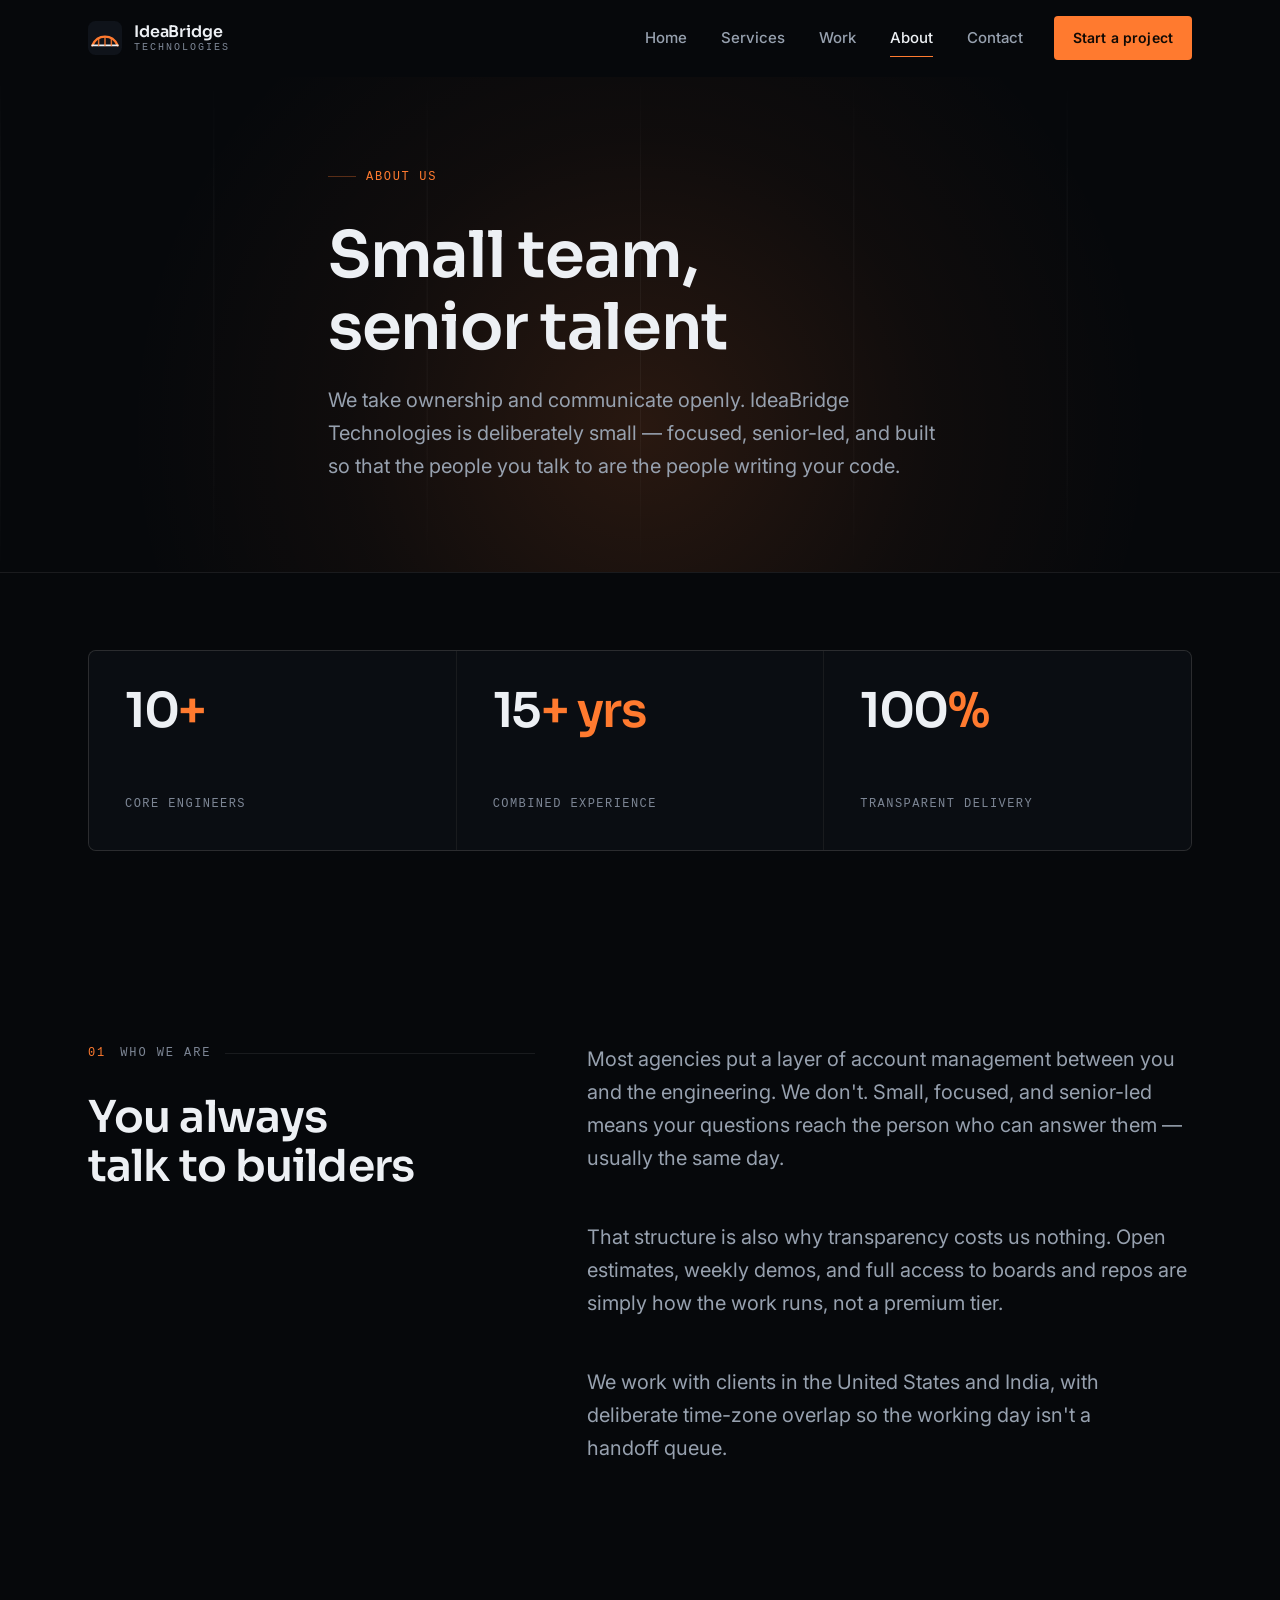
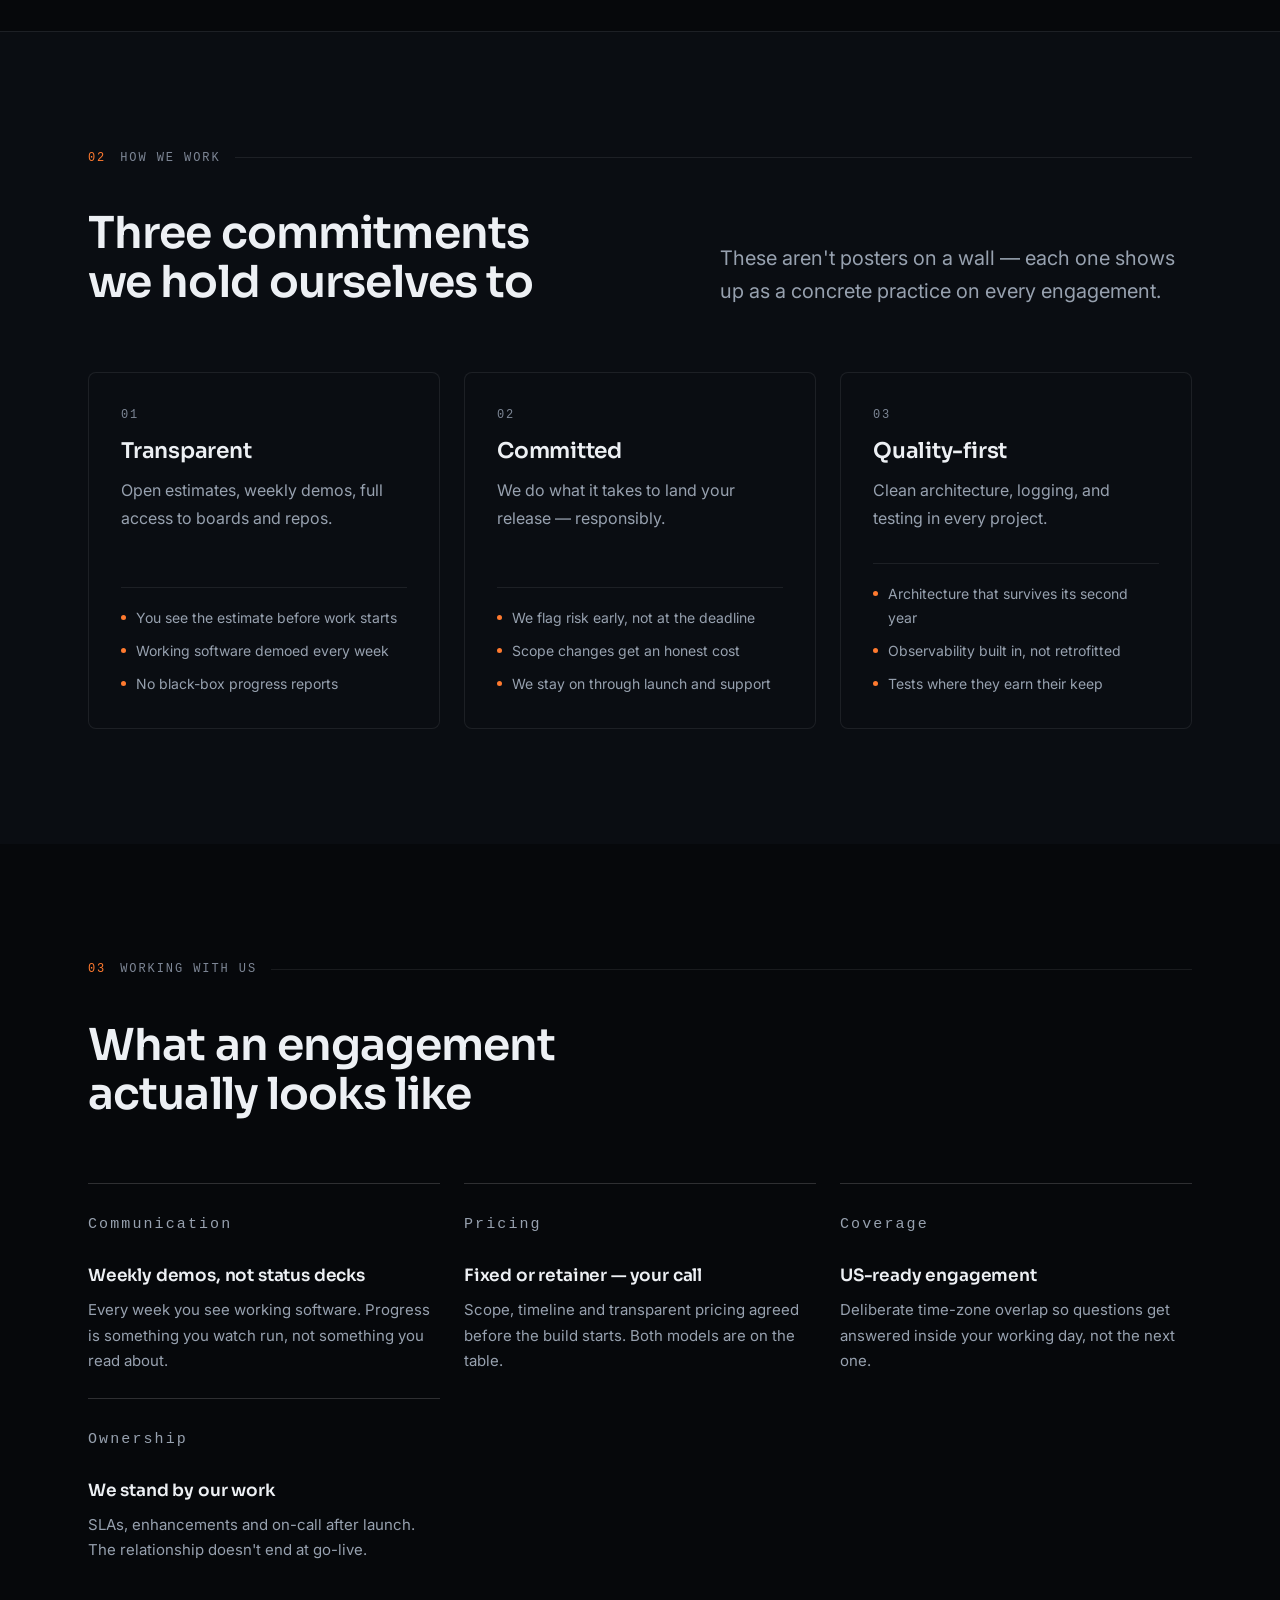
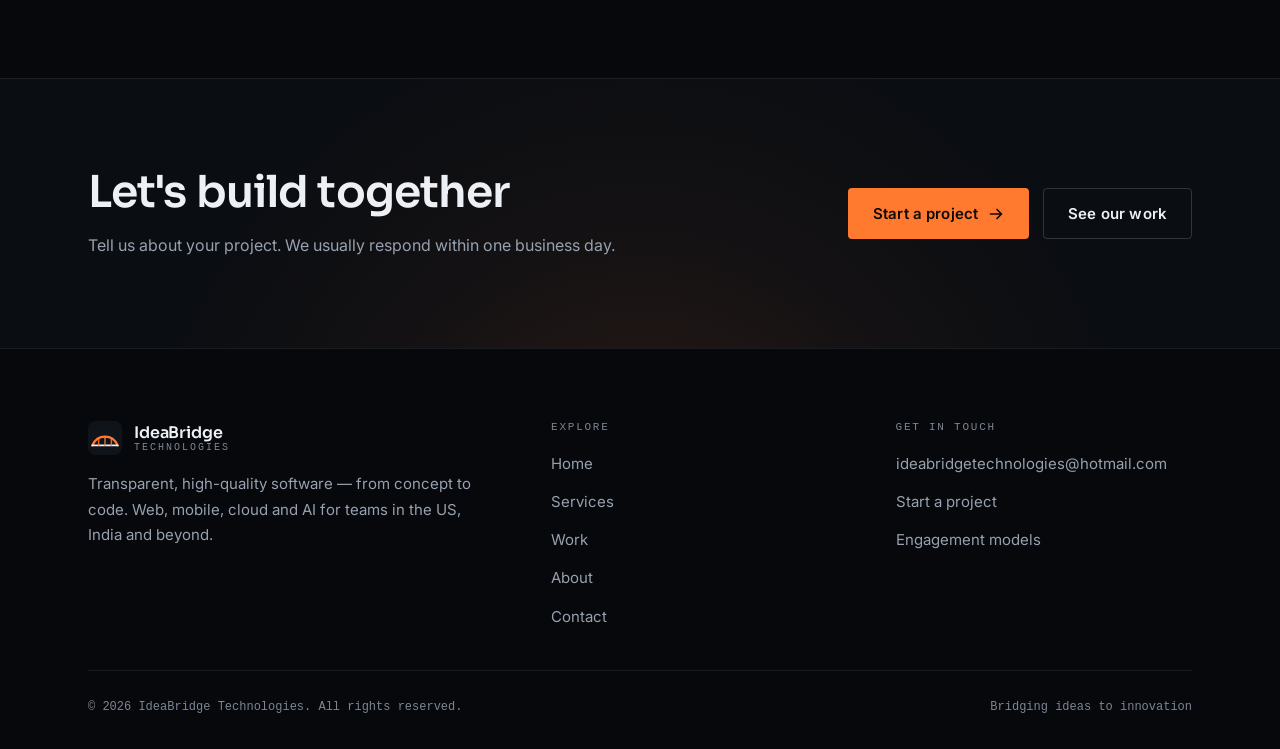
==== about.html @ ced59b0e "Add IdeaBridge Technologies website Five-page static site: home, services, work, about and contact. " ====
<!DOCTYPE html>
<html lang="en">
<head>
<meta charset="utf-8">
<meta name="viewport" content="width=device-width, initial-scale=1">
<title>About — A small, senior-led engineering team | IdeaBridge Technologies</title>
<meta name="description" content="IdeaBridge Technologies is a small, senior-led software team: 10+ core engineers, 15+ years of combined experience, and transparent delivery on every project.">
<meta name="robots" content="index, follow">
<link rel="canonical" href="https://www.ideabridgetechnologies.com/about.html">

<meta property="og:type" content="website">
<meta property="og:site_name" content="IdeaBridge Technologies">
<meta property="og:title" content="About — A small, senior-led engineering team | IdeaBridge Technologies">
<meta property="og:description" content="Small team, senior talent. We take ownership and communicate openly.">
<meta property="og:url" content="https://www.ideabridgetechnologies.com/about.html">
<meta name="theme-color" content="#06080B">

<script>document.documentElement.classList.add("js");</script>

<link rel="icon" href="assets/favicon.svg" type="image/svg+xml">
<link rel="preconnect" href="https://fonts.googleapis.com">
<link rel="preconnect" href="https://fonts.gstatic.com" crossorigin>
<link rel="stylesheet" href="https://fonts.googleapis.com/css2?family=Inter:wght@400;500;600&family=Sora:wght@500;600&display=swap">
<link rel="stylesheet" href="css/styles.css">
</head>
<body>

<a class="skip-link" href="#main">Skip to content</a>

<header class="site-header" data-header>
  <div class="shell header-inner">
    <a class="logo" href="index.html" aria-label="IdeaBridge Technologies — home">
      <svg class="logo-mark" viewBox="0 0 32 32" aria-hidden="true" focusable="false">
        <rect width="32" height="32" rx="7" fill="#0F131A"></rect>
        <g fill="none" stroke="#FF7A2F" stroke-width="2" stroke-linecap="round">
          <path d="M4 23C9 12 23 12 28 23"></path>
          <path d="M4 23h24" stroke="#EDF0F4" stroke-width="1.6"></path>
          <path d="M10 23v-6M16 23v-8M22 23v-6" stroke-width="1.4" opacity=".85"></path>
        </g>
      </svg>
      <span class="logo-text">IdeaBridge <small>Technologies</small></span>
    </a>

    <nav class="primary-nav" id="primary-nav" data-nav aria-label="Primary">
      <ul class="nav-list">
        <li><a href="index.html">Home</a></li>
        <li><a href="services.html">Services</a></li>
        <li><a href="work.html">Work</a></li>
        <li><a href="about.html" aria-current="page">About</a></li>
        <li><a href="contact.html">Contact</a></li>
      </ul>
      <div class="nav-actions">
        <a class="btn btn-primary btn-sm" href="contact.html">Start a project</a>
      </div>
    </nav>

    <button class="nav-toggle" type="button" data-nav-toggle aria-expanded="false" aria-controls="primary-nav" aria-label="Open menu">
      <span class="nav-toggle-box" aria-hidden="true"><span></span><span></span><span></span></span>
    </button>
  </div>
</header>
<button class="nav-scrim" type="button" data-nav-scrim tabindex="-1" aria-hidden="true"></button>

<main id="main">

  <!-- ===== Page hero =================================================== -->
  <section class="page-hero">
    <div class="glow" aria-hidden="true"></div>
    <div class="grid-lines" aria-hidden="true"></div>
    <div class="shell page-hero-inner">
      <p class="eyebrow">About us</p>
      <h1>Small team, senior talent</h1>
      <p class="lead">We take ownership and communicate openly. IdeaBridge Technologies is deliberately small — focused, senior-led, and built so that the people you talk to are the people writing your code.</p>
    </div>
  </section>

  <!-- ===== Stats ======================================================= -->
  <section class="section section--tight" aria-labelledby="stats-heading">
    <div class="shell">
      <h2 class="visually-hidden" id="stats-heading">IdeaBridge at a glance</h2>

      <div class="stat-strip" data-reveal>
        <div class="stat">
          <p class="stat-value"><span data-count-to="10">10</span><span class="unit">+</span></p>
          <p class="stat-label">Core engineers</p>
        </div>
        <div class="stat">
          <p class="stat-value"><span data-count-to="15">15</span><span class="unit">+ yrs</span></p>
          <p class="stat-label">Combined experience</p>
        </div>
        <div class="stat">
          <p class="stat-value"><span data-count-to="100">100</span><span class="unit">%</span></p>
          <p class="stat-label">Transparent delivery</p>
        </div>
      </div>
    </div>
  </section>

  <!-- ===== Story ======================================================= -->
  <section class="section" aria-labelledby="story-heading">
    <div class="shell">
      <div class="split split--lead">
        <div class="split-aside">
          <p class="section-index"><span>01</span> Who we are</p>
          <h2 id="story-heading">You always talk to builders</h2>
        </div>

        <div class="split-body">
          <p class="lead">Most agencies put a layer of account management between you and the engineering. We don't. Small, focused, and senior-led means your questions reach the person who can answer them — usually the same day.</p>
          <p class="lead">That structure is also why transparency costs us nothing. Open estimates, weekly demos, and full access to boards and repos are simply how the work runs, not a premium tier.</p>
          <p class="lead">We work with clients in the United States and India, with deliberate time-zone overlap so the working day isn't a handoff queue.</p>
        </div>
      </div>
    </div>
  </section>

  <!-- ===== Values ====================================================== -->
  <section class="section section--raised section--ruled" aria-labelledby="values-heading">
    <div class="shell">
      <header class="section-head section-head--split">
        <p class="section-index"><span>02</span> How we work</p>
        <h2 id="values-heading">Three commitments we hold ourselves to</h2>
        <p class="lead">These aren't posters on a wall — each one shows up as a concrete practice on every engagement.</p>
      </header>

      <div class="grid grid--3">
        <article class="card" data-reveal>
          <span class="card-index">01</span>
          <h3>Transparent</h3>
          <p>Open estimates, weekly demos, full access to boards and repos.</p>
          <ul class="card-list">
            <li>You see the estimate before work starts</li>
            <li>Working software demoed every week</li>
            <li>No black-box progress reports</li>
          </ul>
        </article>

        <article class="card" data-reveal>
          <span class="card-index">02</span>
          <h3>Committed</h3>
          <p>We do what it takes to land your release — responsibly.</p>
          <ul class="card-list">
            <li>We flag risk early, not at the deadline</li>
            <li>Scope changes get an honest cost</li>
            <li>We stay on through launch and support</li>
          </ul>
        </article>

        <article class="card" data-reveal>
          <span class="card-index">03</span>
          <h3>Quality-first</h3>
          <p>Clean architecture, logging, and testing in every project.</p>
          <ul class="card-list">
            <li>Architecture that survives its second year</li>
            <li>Observability built in, not retrofitted</li>
            <li>Tests where they earn their keep</li>
          </ul>
        </article>
      </div>
    </div>
  </section>

  <!-- ===== Working with us ============================================= -->
  <section class="section" aria-labelledby="working-heading">
    <div class="shell">
      <header class="section-head section-head--split">
        <p class="section-index"><span>03</span> Working with us</p>
        <h2 id="working-heading">What an engagement actually looks like</h2>
      </header>

      <div class="grid grid--2">
        <article class="value" data-reveal>
          <p class="value-num">Communication</p>
          <h3>Weekly demos, not status decks</h3>
          <p>Every week you see working software. Progress is something you watch run, not something you read about.</p>
        </article>
        <article class="value" data-reveal>
          <p class="value-num">Pricing</p>
          <h3>Fixed or retainer — your call</h3>
          <p>Scope, timeline and transparent pricing agreed before the build starts. Both models are on the table.</p>
        </article>
        <article class="value" data-reveal>
          <p class="value-num">Coverage</p>
          <h3>US-ready engagement</h3>
          <p>Deliberate time-zone overlap so questions get answered inside your working day, not the next one.</p>
        </article>
        <article class="value" data-reveal>
          <p class="value-num">Ownership</p>
          <h3>We stand by our work</h3>
          <p>SLAs, enhancements and on-call after launch. The relationship doesn't end at go-live.</p>
        </article>
      </div>
    </div>
  </section>

  <!-- ===== CTA ========================================================= -->
  <section class="cta-band" aria-labelledby="cta-heading">
    <div class="glow" aria-hidden="true"></div>
    <div class="shell cta-inner">
      <div>
        <h2 id="cta-heading">Let's build together</h2>
        <p>Tell us about your project. We usually respond within one business day.</p>
      </div>
      <div class="btn-row">
        <a class="btn btn-primary" href="contact.html">
          Start a project
          <svg viewBox="0 0 16 16" fill="none" stroke="currentColor" stroke-width="1.7" stroke-linecap="round" stroke-linejoin="round" aria-hidden="true"><path d="M2.5 8h11M9 3.5 13.5 8 9 12.5"></path></svg>
        </a>
        <a class="btn btn-ghost" href="work.html">See our work</a>
      </div>
    </div>
  </section>

</main>

<footer class="site-footer">
  <div class="shell">
    <div class="footer-grid">
      <div class="footer-brand">
        <a class="logo" href="index.html" aria-label="IdeaBridge Technologies — home">
          <svg class="logo-mark" viewBox="0 0 32 32" aria-hidden="true" focusable="false">
            <rect width="32" height="32" rx="7" fill="#0F131A"></rect>
            <g fill="none" stroke="#FF7A2F" stroke-width="2" stroke-linecap="round">
              <path d="M4 23C9 12 23 12 28 23"></path>
              <path d="M4 23h24" stroke="#EDF0F4" stroke-width="1.6"></path>
              <path d="M10 23v-6M16 23v-8M22 23v-6" stroke-width="1.4" opacity=".85"></path>
            </g>
          </svg>
          <span class="logo-text">IdeaBridge <small>Technologies</small></span>
        </a>
        <p>Transparent, high-quality software — from concept to code. Web, mobile, cloud and AI for teams in the US, India and beyond.</p>
      </div>

      <nav class="footer-col" aria-labelledby="footer-explore">
        <h2 id="footer-explore">Explore</h2>
        <ul>
          <li><a href="index.html">Home</a></li>
          <li><a href="services.html">Services</a></li>
          <li><a href="work.html">Work</a></li>
          <li><a href="about.html">About</a></li>
          <li><a href="contact.html">Contact</a></li>
        </ul>
      </nav>

      <div class="footer-col">
        <h2 id="footer-contact">Get in touch</h2>
        <ul>
          <li><a href="mailto:ideabridgetechnologies@hotmail.com">ideabridgetechnologies@hotmail.com</a></li>
          <li><a href="contact.html">Start a project</a></li>
          <li><a href="services.html#engagement">Engagement models</a></li>
        </ul>
      </div>
    </div>

    <div class="footer-base">
      <p>&copy; <span data-year>2026</span> IdeaBridge Technologies. All rights reserved.</p>
      <p>Bridging ideas to innovation</p>
    </div>
  </div>
</footer>

<script src="js/main.js" defer></script>
</body>
</html>
---- css/styles.css ----
/* ==========================================================================
   IdeaBridge Technologies — Design System
   --------------------------------------------------------------------------
   00  Tokens
   01  Reset & base
   02  Typography
   03  Layout primitives (shell, section, grids)
   04  Buttons & links
   05  Header / navigation
   06  Hero
   07  Cards & panels
   08  Stats
   09  Process rail
   10  Marquee & chips
   11  Case studies
   12  Testimonials
   13  Forms
   14  CTA band
   15  Footer
   16  Motion & reveal
   17  Responsive refinements
   ========================================================================== */


/* 00 — Tokens ============================================================= */

:root {
  /* Surface ramp — deep ink canvas */
  --ink-900: #06080B;
  --ink-800: #0A0D12;
  --ink-700: #0F131A;
  --ink-600: #141922;

  /* Hairlines */
  --line:        rgba(255, 255, 255, 0.08);
  --line-strong: rgba(255, 255, 255, 0.16);

  /* Foreground ramp */
  /* Contrast on --ink-800: fg 15.5:1, fg-muted 7.4:1, fg-dim 5.3:1.
     fg-dim carries 12px mono labels, so it must clear 4.5:1 — don't darken it. */
  --fg:       #EDF0F4;
  --fg-muted: #97A1AF;
  --fg-dim:   #7D8695;

  /* Accent — ember (carried forward from the brand, used sparingly) */
  --ember:      #FF7A2F;
  --ember-lift: #FF9A5E;
  --ember-deep: #E2551A;
  --ember-wash: rgba(255, 122, 47, 0.12);
  --ember-edge: rgba(255, 122, 47, 0.32);

  /* Support accent — reserved for confirmations and status marks only */
  --mint: #6FE3C4;

  /* Typography */
  --font-display: "Sora", "Segoe UI", system-ui, -apple-system, sans-serif;
  --font-body: "Inter", system-ui, -apple-system, "Segoe UI", Roboto, sans-serif;
  --font-mono: ui-monospace, SFMono-Regular, "SF Mono", Menlo, Consolas, monospace;

  /* Rhythm */
  --shell: 1200px;
  --gutter: clamp(20px, 5vw, 48px);
  --section-y: clamp(72px, 9vw, 136px);
  --radius: 4px;
  --radius-lg: 8px;

  /* Motion */
  --ease: cubic-bezier(0.22, 1, 0.36, 1);
  --fast: 180ms var(--ease);
  --slow: 520ms var(--ease);
}


/* 01 — Reset & base ======================================================= */

*,
*::before,
*::after { box-sizing: border-box; }

html {
  -webkit-text-size-adjust: 100%;
  scroll-behavior: smooth;
  scroll-padding-top: 96px;
}

body {
  margin: 0;
  background: var(--ink-900);
  color: var(--fg);
  font-family: var(--font-body);
  font-size: 1rem;
  line-height: 1.7;
  -webkit-font-smoothing: antialiased;
  -moz-osx-font-smoothing: grayscale;
  overflow-x: hidden;
}

body.nav-open { overflow: hidden; }

img,
svg { display: block; max-width: 100%; }

/* Author `display` rules outrank the UA [hidden] rule, so enforce it here —
   .form / .form-success both set display and are toggled via the attribute. */
[hidden] { display: none !important; }

img { height: auto; }

a { color: inherit; text-decoration: none; }

ul, ol { margin: 0; padding: 0; list-style: none; }

button,
input,
select,
textarea { font: inherit; color: inherit; }

:focus-visible {
  outline: 2px solid var(--ember);
  outline-offset: 3px;
  border-radius: 2px;
}

::selection {
  background: var(--ember);
  color: #0B0B0B;
}

.skip-link {
  position: absolute;
  left: 16px;
  top: -80px;
  z-index: 200;
  padding: 12px 20px;
  background: var(--ember);
  color: #100A05;
  font-weight: 600;
  border-radius: var(--radius);
  transition: top var(--fast);
}

.skip-link:focus { top: 16px; }

.visually-hidden {
  position: absolute;
  width: 1px;
  height: 1px;
  margin: -1px;
  padding: 0;
  overflow: hidden;
  clip: rect(0 0 0 0);
  white-space: nowrap;
  border: 0;
}


/* 02 — Typography ========================================================= */

h1, h2, h3, h4 {
  font-family: var(--font-display);
  font-weight: 600;
  line-height: 1.12;
  letter-spacing: -0.02em;
  margin: 0;
  text-wrap: balance;
}

h1 { font-size: clamp(2.25rem, 1.45rem + 3.4vw, 4rem); }
h2 { font-size: clamp(1.75rem, 1.25rem + 2.1vw, 2.75rem); }
h3 { font-size: clamp(1.125rem, 1.02rem + 0.42vw, 1.375rem); letter-spacing: -0.01em; }
h4 { font-size: 1rem; letter-spacing: 0; }

p { margin: 0 0 1.1em; }
p:last-child { margin-bottom: 0; }

.lead {
  font-size: clamp(1.0625rem, 1rem + 0.42vw, 1.25rem);
  line-height: 1.65;
  color: var(--fg-muted);
  max-width: 62ch;
  text-wrap: pretty;
}

.eyebrow {
  display: inline-flex;
  align-items: center;
  gap: 10px;
  font-family: var(--font-mono);
  font-size: 0.75rem;
  letter-spacing: 0.14em;
  text-transform: uppercase;
  color: var(--ember);
}

.eyebrow::before {
  content: "";
  width: 28px;
  height: 1px;
  background: var(--ember-edge);
}

.text-accent { color: var(--ember); }

.text-strong { color: var(--fg); font-weight: 600; }

.inline-link {
  color: var(--fg);
  border-bottom: 1px solid var(--ember-edge);
}

.inline-link:hover { color: var(--ember); }

/* Spacing utilities — the only ones; anything more belongs in a component */
.u-mt-1 { margin-top: 8px; }
.u-mt-2 { margin-top: 28px; }
.u-mt-3 { margin-top: 32px; }


/* 03 — Layout primitives ================================================== */

.shell {
  width: 100%;
  max-width: var(--shell);
  margin-inline: auto;
  padding-inline: var(--gutter);
}

.section {
  position: relative;
  padding-block: var(--section-y);
}

.section--tight { padding-block: clamp(56px, 6vw, 88px); }
.section--raised { background: var(--ink-800); }
.section--ruled { border-top: 1px solid var(--line); }

/* Section header: mono index + rule + title */
.section-head {
  display: grid;
  gap: 18px;
  margin-bottom: clamp(36px, 5vw, 64px);
  max-width: 68ch;
}

.section-index {
  display: flex;
  align-items: center;
  gap: 14px;
  font-family: var(--font-mono);
  font-size: 0.75rem;
  letter-spacing: 0.16em;
  text-transform: uppercase;
  color: var(--fg-dim);
}

.section-index span { color: var(--ember); }

.section-index::after {
  content: "";
  flex: 1;
  height: 1px;
  background: var(--line);
}

.section-head--split { max-width: none; }

@media (min-width: 900px) {
  .section-head--split {
    grid-template-columns: minmax(0, 1.1fr) minmax(0, 0.9fr);
    align-items: end;
    gap: 28px 56px;
  }
  .section-head--split .section-index { grid-column: 1 / -1; }
}

/* Auto-fitting grids */
.grid { display: grid; gap: clamp(16px, 2vw, 24px); }

.grid--2 { grid-template-columns: repeat(auto-fit, minmax(min(100%, 320px), 1fr)); }
.grid--3 { grid-template-columns: repeat(auto-fit, minmax(min(100%, 280px), 1fr)); }
.grid--4 { grid-template-columns: repeat(auto-fit, minmax(min(100%, 210px), 1fr)); }

/* Ambient ornament used behind hero + CTA band */
.glow {
  position: absolute;
  inset: 0;
  overflow: hidden;
  pointer-events: none;
  z-index: 0;
}

.glow::before {
  content: "";
  position: absolute;
  top: -40%;
  left: 50%;
  width: min(1100px, 130vw);
  aspect-ratio: 1;
  transform: translateX(-50%);
  background: radial-gradient(circle, rgba(255, 122, 47, 0.14) 0%, rgba(255, 122, 47, 0.04) 38%, transparent 66%);
}

/* Hairline grid texture */
.grid-lines {
  position: absolute;
  inset: 0;
  pointer-events: none;
  z-index: 0;
  background-image: linear-gradient(to right, var(--line) 1px, transparent 1px);
  background-size: calc(100% / 6) 100%;
  opacity: 0.55;
  -webkit-mask-image: linear-gradient(to bottom, transparent, #000 25%, #000 70%, transparent);
  mask-image: linear-gradient(to bottom, transparent, #000 25%, #000 70%, transparent);
}


/* 04 — Buttons & links ==================================================== */

.btn {
  display: inline-flex;
  align-items: center;
  justify-content: center;
  gap: 10px;
  min-height: 48px;
  padding: 12px 24px;
  border: 1px solid transparent;
  border-radius: var(--radius);
  font-family: var(--font-body);
  font-size: 0.9375rem;
  font-weight: 600;
  letter-spacing: 0.01em;
  text-align: center;
  cursor: pointer;
  transition: background var(--fast), border-color var(--fast), color var(--fast), transform var(--fast);
}

.btn svg { width: 16px; height: 16px; flex: none; }

.btn-primary {
  background: var(--ember);
  color: #100A05;
}

.btn-primary:hover {
  background: var(--ember-lift);
  transform: translateY(-1px);
}

.btn-ghost {
  background: transparent;
  border-color: var(--line-strong);
  color: var(--fg);
}

.btn-ghost:hover {
  border-color: var(--ember-edge);
  background: var(--ember-wash);
}

.btn-sm { min-height: 42px; padding: 9px 18px; font-size: 0.875rem; }

.btn-row {
  display: flex;
  flex-wrap: wrap;
  gap: 14px;
}

/* Arrow link */
.arrow-link {
  display: inline-flex;
  align-items: center;
  gap: 10px;
  font-size: 0.9375rem;
  font-weight: 600;
  color: var(--ember);
  transition: gap var(--fast);
}

.arrow-link svg { width: 15px; height: 15px; }
.arrow-link:hover { gap: 16px; }


/* 05 — Header / navigation ================================================ */

.site-header {
  position: sticky;
  top: 0;
  z-index: 100;
  border-bottom: 1px solid transparent;
  background: transparent;
  transition: background var(--fast), border-color var(--fast);
}

.site-header.is-stuck {
  background: rgba(6, 8, 11, 0.82);
  -webkit-backdrop-filter: blur(14px) saturate(150%);
  backdrop-filter: blur(14px) saturate(150%);
  border-bottom-color: var(--line);
}

.header-inner {
  display: flex;
  align-items: center;
  justify-content: space-between;
  gap: 24px;
  min-height: 76px;
}

.logo {
  display: inline-flex;
  align-items: center;
  gap: 12px;
  flex: none;
}

.logo-mark { width: 34px; height: 34px; flex: none; }

.logo-text {
  display: flex;
  flex-direction: column;
  font-family: var(--font-display);
  font-weight: 600;
  font-size: 1rem;
  line-height: 1.2;
  letter-spacing: -0.01em;
}

.logo-text small {
  font-family: var(--font-mono);
  font-size: 0.625rem;
  font-weight: 400;
  letter-spacing: 0.2em;
  text-transform: uppercase;
  color: var(--fg-dim);
}

.nav-toggle {
  display: none;
  place-items: center;
  width: 46px;
  height: 46px;
  padding: 0;
  background: transparent;
  border: 1px solid var(--line-strong);
  border-radius: var(--radius);
  cursor: pointer;
}

.nav-toggle-box {
  display: grid;
  gap: 5px;
  width: 18px;
}

.nav-toggle-box span {
  display: block;
  height: 1.5px;
  background: var(--fg);
  border-radius: 2px;
  transition: transform var(--fast), opacity var(--fast);
}

.nav-toggle[aria-expanded="true"] .nav-toggle-box span:nth-child(1) { transform: translateY(6.5px) rotate(45deg); }
.nav-toggle[aria-expanded="true"] .nav-toggle-box span:nth-child(2) { opacity: 0; }
.nav-toggle[aria-expanded="true"] .nav-toggle-box span:nth-child(3) { transform: translateY(-6.5px) rotate(-45deg); }

.primary-nav {
  display: flex;
  align-items: center;
  gap: clamp(8px, 1.5vw, 20px);
}

.nav-list {
  display: flex;
  align-items: center;
  gap: clamp(2px, 1vw, 10px);
}

.nav-list a {
  position: relative;
  display: block;
  padding: 10px 12px;
  font-size: 0.9375rem;
  font-weight: 500;
  color: var(--fg-muted);
  transition: color var(--fast);
}

.nav-list a::after {
  content: "";
  position: absolute;
  left: 12px;
  right: 12px;
  bottom: 4px;
  height: 1px;
  background: var(--ember);
  transform: scaleX(0);
  transform-origin: left;
  transition: transform var(--fast);
}

.nav-list a:hover { color: var(--fg); }
.nav-list a:hover::after { transform: scaleX(1); }
.nav-list a[aria-current="page"] { color: var(--fg); }
.nav-list a[aria-current="page"]::after { transform: scaleX(1); }


/* 06 — Hero =============================================================== */

.hero {
  position: relative;
  overflow: hidden;
  padding-block: clamp(48px, 7vw, 96px) clamp(64px, 8vw, 116px);
  border-bottom: 1px solid var(--line);
}

.hero-inner {
  position: relative;
  z-index: 1;
  display: grid;
  gap: clamp(40px, 5vw, 64px);
  align-items: center;
}

@media (min-width: 1000px) {
  .hero-inner { grid-template-columns: minmax(0, 1.05fr) minmax(0, 0.95fr); }
}

.hero-copy > * + * { margin-top: 22px; }
.hero h1 { max-width: 15ch; }
.hero .lead { max-width: 52ch; }

/* Page hero (interior pages) */
.page-hero {
  position: relative;
  overflow: hidden;
  padding-block: clamp(56px, 7vw, 104px);
  border-bottom: 1px solid var(--line);
}

.page-hero-inner {
  position: relative;
  z-index: 1;
  display: grid;
  gap: 20px;
  max-width: 72ch;
}

/* Trust pills under the hero CTAs */
.trust-row {
  display: flex;
  flex-wrap: wrap;
  gap: 8px;
  padding-top: 8px;
}

.trust-pill {
  display: inline-flex;
  align-items: center;
  gap: 8px;
  padding: 7px 14px;
  border: 1px solid var(--line);
  border-radius: 999px;
  background: rgba(255, 255, 255, 0.02);
  font-size: 0.8125rem;
  color: var(--fg-muted);
}

.trust-pill svg {
  width: 13px;
  height: 13px;
  flex: none;
  color: var(--mint);
}

/* Hero side panel — engagement timeline */
.hero-panel {
  position: relative;
  /* isolate + z-index:-1 on the art keeps the ornament above the panel's own
     background but behind its text, which absolute positioning alone would not */
  isolation: isolate;
  padding: clamp(22px, 3vw, 30px);
  border: 1px solid var(--line);
  border-radius: var(--radius-lg);
  background:
    linear-gradient(180deg, rgba(255, 255, 255, 0.045), rgba(255, 255, 255, 0.012)),
    var(--ink-800);
}

/* Decorative bridge span anchored to the foot of the panel */
.hero-panel-art {
  position: absolute;
  inset: auto 0 0 0;
  z-index: -1;
  width: 100%;
  height: 70px;
  opacity: 0.16;
  pointer-events: none;
}

.hero-panel::before {
  content: "";
  position: absolute;
  inset-inline: 22px;
  top: -1px;
  height: 1px;
  background: linear-gradient(90deg, transparent, var(--ember-edge), transparent);
}

.panel-head {
  display: flex;
  align-items: center;
  justify-content: space-between;
  gap: 16px;
  padding-bottom: 18px;
  margin-bottom: 20px;
  border-bottom: 1px solid var(--line);
}

.panel-title {
  font-family: var(--font-display);
  font-size: 0.9375rem;
  font-weight: 600;
}

.panel-tag {
  display: inline-flex;
  align-items: center;
  gap: 7px;
  font-family: var(--font-mono);
  font-size: 0.6875rem;
  letter-spacing: 0.12em;
  text-transform: uppercase;
  color: var(--mint);
}

.panel-tag::before {
  content: "";
  width: 6px;
  height: 6px;
  border-radius: 50%;
  background: var(--mint);
  box-shadow: 0 0 0 3px rgba(111, 227, 196, 0.16);
}

.panel-note {
  margin-top: 20px;
  padding-top: 18px;
  border-top: 1px solid var(--line);
  font-size: 0.875rem;
  color: var(--fg-muted);
}

/* Timeline inside the hero panel */
.timeline { display: grid; }

.timeline-item {
  position: relative;
  display: grid;
  grid-template-columns: 26px minmax(0, 1fr);
  gap: 14px;
  padding-block: 9px;
}

.timeline-item::before {
  content: "";
  position: absolute;
  left: 12.5px;
  top: 30px;
  bottom: -4px;
  width: 1px;
  background: var(--line-strong);
}

.timeline-item:last-child::before { display: none; }

.timeline-dot {
  display: grid;
  place-items: center;
  width: 26px;
  height: 26px;
  border: 1px solid var(--line-strong);
  border-radius: 50%;
  background: var(--ink-700);
  font-family: var(--font-mono);
  font-size: 0.6875rem;
  color: var(--fg-dim);
}

.timeline-item.is-live .timeline-dot {
  border-color: var(--ember);
  color: var(--ember);
  background: var(--ember-wash);
}

.timeline-name {
  font-family: var(--font-display);
  font-size: 0.9375rem;
  font-weight: 600;
  line-height: 1.5;
}

.timeline-meta {
  font-family: var(--font-mono);
  font-size: 0.75rem;
  color: var(--fg-dim);
}


/* 07 — Cards & panels ===================================================== */

.card {
  position: relative;
  display: flex;
  flex-direction: column;
  gap: 14px;
  padding: clamp(22px, 2.6vw, 32px);
  border: 1px solid var(--line);
  border-radius: var(--radius-lg);
  background: var(--ink-800);
  transition: border-color var(--slow), background var(--slow), transform var(--slow);
}

.card::before {
  content: "";
  position: absolute;
  inset-inline: -1px;
  top: -1px;
  height: 2px;
  background: linear-gradient(90deg, var(--ember), transparent);
  border-radius: var(--radius-lg) var(--radius-lg) 0 0;
  opacity: 0;
  transition: opacity var(--slow);
}

.card:hover {
  border-color: var(--line-strong);
  background: var(--ink-700);
  transform: translateY(-3px);
}

.card:hover::before { opacity: 1; }

.card p { color: var(--fg-muted); }

.card-head {
  display: flex;
  align-items: center;
  justify-content: space-between;
  gap: 16px;
}

.card-index {
  font-family: var(--font-mono);
  font-size: 0.75rem;
  letter-spacing: 0.14em;
  color: var(--fg-dim);
}

.card-icon {
  display: grid;
  place-items: center;
  width: 44px;
  height: 44px;
  border: 1px solid var(--ember-edge);
  border-radius: var(--radius);
  background: var(--ember-wash);
  color: var(--ember);
}

.card-icon svg { width: 20px; height: 20px; }

.card-list {
  display: grid;
  gap: 9px;
  margin-top: auto;
  padding-top: 18px;
  border-top: 1px solid var(--line);
}

.card-list li {
  display: flex;
  align-items: flex-start;
  gap: 10px;
  font-size: 0.875rem;
  color: var(--fg-muted);
}

.card-list li::before {
  content: "";
  flex: none;
  width: 5px;
  height: 5px;
  margin-top: 9px;
  border-radius: 50%;
  background: var(--ember);
}

/* Value cards — flatter, rule-led variant */
.value {
  display: grid;
  gap: 12px;
  align-content: start;
  padding-top: clamp(20px, 2.4vw, 28px);
  border-top: 1px solid var(--line-strong);
}

.value h3 { font-size: 1.0625rem; }

.value p {
  color: var(--fg-muted);
  font-size: 0.9375rem;
}

.value-num {
  font-family: var(--font-mono);
  font-size: 0.75rem;
  letter-spacing: 0.14em;
  color: var(--ember);
}

/* Split feature row (services page) */
.split {
  display: grid;
  gap: clamp(28px, 4vw, 56px);
  align-items: start;
  padding-block: clamp(36px, 4vw, 56px);
  border-top: 1px solid var(--line);
}

@media (min-width: 900px) {
  .split { grid-template-columns: minmax(0, 0.85fr) minmax(0, 1.15fr); }
}

.split-aside { display: grid; gap: 16px; align-content: start; }

@media (min-width: 900px) {
  /* stretch gives the sticky box room to travel inside its grid area;
     align-content:start keeps the content itself pinned to the top. */
  .split-aside {
    position: sticky;
    top: 108px;
    align-self: stretch;
  }
}

/* First .split in a section sits directly under the page hero */
.split--lead { border-top: 0; padding-top: 0; }

.split-body { display: grid; gap: clamp(16px, 2vw, 24px); }


/* 08 — Stats ============================================================== */

.stat-strip {
  display: grid;
  gap: 1px;
  background: var(--line);
  border: 1px solid var(--line);
  border-radius: var(--radius-lg);
  overflow: hidden;
  grid-template-columns: repeat(auto-fit, minmax(min(100%, 220px), 1fr));
}

.stat {
  display: grid;
  gap: 6px;
  padding: clamp(24px, 3vw, 36px);
  background: var(--ink-800);
}

.stat-value {
  font-family: var(--font-display);
  font-size: clamp(2rem, 1.5rem + 2vw, 3rem);
  font-weight: 600;
  line-height: 1;
  letter-spacing: -0.03em;
}

.stat-value .unit { color: var(--ember); }

.stat-label {
  font-family: var(--font-mono);
  font-size: 0.75rem;
  letter-spacing: 0.12em;
  text-transform: uppercase;
  color: var(--fg-dim);
}


/* 09 — Process rail ======================================================= */

.process {
  display: grid;
  gap: clamp(20px, 2.4vw, 28px);
  grid-template-columns: repeat(auto-fit, minmax(min(100%, 200px), 1fr));
}

.phase {
  position: relative;
  display: grid;
  gap: 10px;
  align-content: start;
  padding-top: 30px;
  border-top: 1px solid var(--line-strong);
}

.phase::before {
  content: "";
  position: absolute;
  top: -4px;
  left: 0;
  width: 7px;
  height: 7px;
  border-radius: 50%;
  background: var(--ember);
}

.phase-step {
  font-family: var(--font-mono);
  font-size: 0.75rem;
  letter-spacing: 0.14em;
  color: var(--fg-dim);
}

.phase h3 { font-size: 1.0625rem; }

.phase p {
  font-size: 0.9375rem;
  color: var(--fg-muted);
}

.phase-flow {
  font-family: var(--font-mono);
  font-size: 0.75rem;
  color: var(--ember);
  opacity: 0.85;
}


/* 10 — Marquee & chips ==================================================== */

.marquee {
  position: relative;
  overflow: hidden;
  border-block: 1px solid var(--line);
  padding-block: 22px;
  -webkit-mask-image: linear-gradient(90deg, transparent, #000 8%, #000 92%, transparent);
  mask-image: linear-gradient(90deg, transparent, #000 8%, #000 92%, transparent);
}

.marquee-track {
  display: flex;
  width: max-content;
  animation: marquee 36s linear infinite;
}

.marquee:hover .marquee-track { animation-play-state: paused; }

.marquee-item {
  display: flex;
  align-items: center;
  gap: 44px;
  padding-right: 44px;
  font-family: var(--font-display);
  font-size: clamp(1rem, 0.9rem + 0.5vw, 1.25rem);
  font-weight: 500;
  color: var(--fg-dim);
  white-space: nowrap;
}

.marquee-item::after {
  content: "";
  width: 5px;
  height: 5px;
  border-radius: 50%;
  background: var(--ember);
  opacity: 0.6;
}

@keyframes marquee {
  from { transform: translateX(0); }
  to   { transform: translateX(-50%); }
}

.chip-set {
  display: flex;
  flex-wrap: wrap;
  gap: 10px;
}

.chip {
  display: inline-flex;
  align-items: center;
  padding: 9px 16px;
  border: 1px solid var(--line);
  border-radius: 999px;
  background: var(--ink-800);
  font-size: 0.8125rem;
  font-weight: 500;
  color: var(--fg-muted);
  transition: border-color var(--fast), color var(--fast);
}

.chip:hover {
  border-color: var(--ember-edge);
  color: var(--fg);
}

.tag {
  font-family: var(--font-mono);
  font-size: 0.6875rem;
  letter-spacing: 0.1em;
  text-transform: uppercase;
  color: var(--fg-dim);
}


/* 11 — Case studies ======================================================= */

.case {
  --case-pad: clamp(24px, 2.8vw, 34px);
  position: relative;
  display: grid;
  gap: 16px;
  align-content: start;
  padding: var(--case-pad);
  border: 1px solid var(--line);
  border-radius: var(--radius-lg);
  background: var(--ink-800);
  overflow: hidden;
  transition: border-color var(--slow), background var(--slow);
}

.case:hover { border-color: var(--line-strong); background: var(--ink-700); }

.case-figure {
  aspect-ratio: 16 / 9;
  margin: calc(-1 * var(--case-pad)) calc(-1 * var(--case-pad)) 4px;
  border-bottom: 1px solid var(--line);
  background: var(--ink-700);
  overflow: hidden;
}

.case-figure svg { width: 100%; height: 100%; }

/* Standalone framed variant — used outside a .case card */
.case-figure--framed {
  margin: 8px 0 0;
  border: 1px solid var(--line);
  border-radius: var(--radius-lg);
  overflow: hidden;
}

.case p { color: var(--fg-muted); }

.case-result {
  display: flex;
  align-items: flex-start;
  gap: 10px;
  margin-top: auto;
  padding-top: 16px;
  border-top: 1px solid var(--line);
  font-size: 0.875rem;
}

.case-result svg {
  width: 15px;
  height: 15px;
  flex: none;
  margin-top: 4px;
  color: var(--mint);
}


/* 12 — Testimonials ======================================================= */

.quote-card {
  display: grid;
  gap: 18px;
  align-content: start;
  padding: clamp(24px, 2.8vw, 34px);
  border: 1px solid var(--line);
  border-radius: var(--radius-lg);
  background: linear-gradient(180deg, rgba(255, 255, 255, 0.03), transparent), var(--ink-800);
}

.quote-mark {
  font-family: var(--font-display);
  font-size: 2.5rem;
  line-height: 0.6;
  color: var(--ember);
  opacity: 0.5;
}

.quote-card blockquote {
  margin: 0;
  font-size: 1.0625rem;
  line-height: 1.65;
  text-wrap: pretty;
}

.quote-by {
  display: grid;
  gap: 2px;
  margin-top: auto;
  padding-top: 18px;
  border-top: 1px solid var(--line);
}

.quote-by cite {
  font-style: normal;
  font-weight: 600;
  font-size: 0.9375rem;
}

.quote-by span {
  font-family: var(--font-mono);
  font-size: 0.75rem;
  color: var(--fg-dim);
}


/* 13 — Forms ============================================================== */

.form-layout {
  display: grid;
  gap: clamp(32px, 4vw, 56px);
  align-items: start;
}

@media (min-width: 940px) {
  .form-layout { grid-template-columns: minmax(0, 1.25fr) minmax(0, 0.75fr); }
}

.form {
  display: grid;
  gap: 20px;
  padding: clamp(24px, 3vw, 40px);
  border: 1px solid var(--line);
  border-radius: var(--radius-lg);
  background: var(--ink-800);
}

.form-row {
  display: grid;
  gap: 20px;
  grid-template-columns: repeat(auto-fit, minmax(min(100%, 220px), 1fr));
}

.field { display: grid; gap: 8px; }

.field label {
  font-size: 0.875rem;
  font-weight: 500;
}

.field label .req { color: var(--ember); }

.field input,
.field select,
.field textarea {
  width: 100%;
  min-height: 50px;
  padding: 13px 15px;
  border: 1px solid var(--line-strong);
  border-radius: var(--radius);
  background: var(--ink-900);
  color: var(--fg);
  font-size: 0.9375rem;
  transition: border-color var(--fast), background var(--fast);
}

.field textarea {
  min-height: 140px;
  resize: vertical;
  line-height: 1.6;
}

.field select {
  appearance: none;
  -webkit-appearance: none;
  padding-right: 40px;
  background-image: url("data:image/svg+xml;charset=utf-8,%3Csvg xmlns='http://www.w3.org/2000/svg' viewBox='0 0 12 12'%3E%3Cpath d='M2 4.5 6 8.5 10 4.5' fill='none' stroke='%2397A1AF' stroke-width='1.5' stroke-linecap='round' stroke-linejoin='round'/%3E%3C/svg%3E");
  background-repeat: no-repeat;
  background-position: right 14px center;
  background-size: 12px;
}

.field select option { background: var(--ink-800); color: var(--fg); }

.field input::placeholder,
.field textarea::placeholder { color: var(--fg-dim); }

.field input:focus,
.field select:focus,
.field textarea:focus {
  border-color: var(--ember);
  outline: none;
  background: var(--ink-800);
}

.field-error {
  font-size: 0.8125rem;
  color: var(--ember-lift);
}

.field[data-invalid="true"] input,
.field[data-invalid="true"] select,
.field[data-invalid="true"] textarea { border-color: var(--ember-deep); }

.form-note {
  font-size: 0.8125rem;
  color: var(--fg-dim);
  line-height: 1.6;
}

.form-success {
  display: grid;
  gap: 12px;
  justify-items: start;
  padding: clamp(28px, 3.5vw, 44px);
  border: 1px solid rgba(111, 227, 196, 0.32);
  border-radius: var(--radius-lg);
  background: rgba(111, 227, 196, 0.06);
}

.form-success svg { width: 30px; height: 30px; color: var(--mint); }
.form-success p { color: var(--fg-muted); }

/* Contact aside */
.contact-aside { display: grid; gap: 28px; align-content: start; }

.contact-block {
  display: grid;
  gap: 8px;
  padding-top: 22px;
  border-top: 1px solid var(--line-strong);
}

.contact-block h3 { font-size: 1rem; }

.contact-block p {
  color: var(--fg-muted);
  font-size: 0.9375rem;
}

.contact-block a {
  justify-self: start;
  color: var(--fg);
  border-bottom: 1px solid var(--ember-edge);
  padding-bottom: 1px;
  word-break: break-word;
}

.contact-block a:hover { color: var(--ember); }

/* FAQ */
.faq { display: grid; }

.faq-item { border-top: 1px solid var(--line); }
.faq-item:last-child { border-bottom: 1px solid var(--line); }

.faq-item summary {
  display: flex;
  align-items: center;
  justify-content: space-between;
  gap: 20px;
  padding: 22px 0;
  font-family: var(--font-display);
  font-size: 1.0625rem;
  font-weight: 600;
  cursor: pointer;
  list-style: none;
}

.faq-item summary::-webkit-details-marker { display: none; }

.faq-item summary::after {
  content: "+";
  flex: none;
  font-family: var(--font-mono);
  font-size: 1.25rem;
  font-weight: 400;
  color: var(--ember);
  transition: transform var(--fast);
}

.faq-item[open] summary::after { content: "\2212"; }

.faq-item p {
  padding-bottom: 22px;
  color: var(--fg-muted);
  max-width: 72ch;
}


/* 14 — CTA band =========================================================== */

.cta-band {
  position: relative;
  overflow: hidden;
  border-top: 1px solid var(--line);
  background: var(--ink-800);
}

.cta-inner {
  position: relative;
  z-index: 1;
  display: grid;
  gap: 28px;
  align-items: center;
  padding-block: clamp(56px, 7vw, 96px);
}

@media (min-width: 880px) {
  .cta-inner {
    grid-template-columns: minmax(0, 1fr) auto;
    gap: 48px;
  }
}

.cta-inner h2 { max-width: 20ch; }

.cta-inner p {
  color: var(--fg-muted);
  max-width: 54ch;
  margin-top: 14px;
}


/* 15 — Footer ============================================================= */

.site-footer {
  border-top: 1px solid var(--line);
  background: var(--ink-900);
  padding-block: clamp(48px, 6vw, 72px) 32px;
}

.footer-grid {
  display: grid;
  gap: clamp(32px, 4vw, 48px);
  padding-bottom: 40px;
  border-bottom: 1px solid var(--line);
}

@media (min-width: 760px) {
  .footer-grid { grid-template-columns: minmax(0, 1.4fr) repeat(2, minmax(0, 1fr)); }
}

.footer-brand {
  display: grid;
  gap: 16px;
  align-content: start;
  max-width: 40ch;
}

.footer-brand p {
  color: var(--fg-muted);
  font-size: 0.9375rem;
}

.footer-col h2 {
  font-family: var(--font-mono);
  font-size: 0.6875rem;
  font-weight: 400;
  letter-spacing: 0.16em;
  text-transform: uppercase;
  color: var(--fg-dim);
  margin-bottom: 16px;
}

.footer-col ul { display: grid; gap: 11px; }

.footer-col a {
  font-size: 0.9375rem;
  color: var(--fg-muted);
  transition: color var(--fast);
}

.footer-col a:hover { color: var(--ember); }

.footer-base {
  display: flex;
  flex-wrap: wrap;
  align-items: center;
  justify-content: space-between;
  gap: 14px;
  padding-top: 26px;
}

.footer-base p {
  margin: 0;
  font-family: var(--font-mono);
  font-size: 0.75rem;
  color: var(--fg-dim);
}


/* 16 — Motion & reveal ==================================================== */

/* Gated on .js (set by an inline script in <head>) so that with JavaScript
   disabled the content is simply visible rather than stuck at opacity 0. */
.js [data-reveal] {
  opacity: 0;
  transform: translateY(18px);
  transition: opacity 620ms var(--ease), transform 620ms var(--ease);
}

.js [data-reveal].is-visible {
  opacity: 1;
  transform: none;
}

/* Hero bridge ornament draw-in */
.bridge-art [data-draw] {
  stroke-dasharray: 900;
  stroke-dashoffset: 900;
  animation: draw 2.6s var(--ease) forwards;
}

@keyframes draw { to { stroke-dashoffset: 0; } }

@media (prefers-reduced-motion: reduce) {
  html { scroll-behavior: auto; }

  *,
  *::before,
  *::after {
    animation-duration: 0.001ms !important;
    animation-iteration-count: 1 !important;
    transition-duration: 0.001ms !important;
  }

  .js [data-reveal] { opacity: 1; transform: none; }
  .marquee-track { animation: none; }
  .bridge-art [data-draw] { stroke-dashoffset: 0; }
}


/* 17 — Responsive refinements ============================================= */

@media (max-width: 880px) {
  .nav-toggle { display: grid; }

  .primary-nav {
    position: fixed;
    inset: 0 0 0 auto;
    width: min(360px, 88vw);
    flex-direction: column;
    align-items: stretch;
    justify-content: flex-start;
    gap: 0;
    padding: 96px 28px 40px;
    background: var(--ink-800);
    border-left: 1px solid var(--line);
    transform: translateX(102%);
    transition: transform 320ms var(--ease);
    overflow-y: auto;
    z-index: 90;
  }

  .primary-nav.is-open { transform: translateX(0); }

  .nav-list {
    flex-direction: column;
    align-items: stretch;
    gap: 0;
  }

  .nav-list li + li { border-top: 1px solid var(--line); }

  .nav-list a {
    padding: 18px 4px;
    font-size: 1.0625rem;
  }

  .nav-list a::after { display: none; }
  .nav-list a[aria-current="page"] { color: var(--ember); }

  .nav-actions { margin-top: 28px; }
  .nav-actions .btn { width: 100%; min-height: 52px; }

  .nav-scrim {
    position: fixed;
    inset: 0;
    background: rgba(4, 6, 9, 0.66);
    -webkit-backdrop-filter: blur(2px);
    backdrop-filter: blur(2px);
    border: 0;
    padding: 0;
    opacity: 0;
    visibility: hidden;
    transition: opacity 260ms var(--ease), visibility 260ms;
    z-index: 80;
  }

  .nav-scrim.is-open { opacity: 1; visibility: visible; }
}

@media (min-width: 881px) {
  .nav-scrim { display: none; }
}

@media (max-width: 600px) {
  .btn-row .btn { width: 100%; }
  .grid-lines { background-size: calc(100% / 3) 100%; }
  .case-figure { aspect-ratio: 2 / 1; }
  .faq-item summary { font-size: 1rem; }
}

@media (min-width: 1500px) {
  :root { --shell: 1320px; }
}
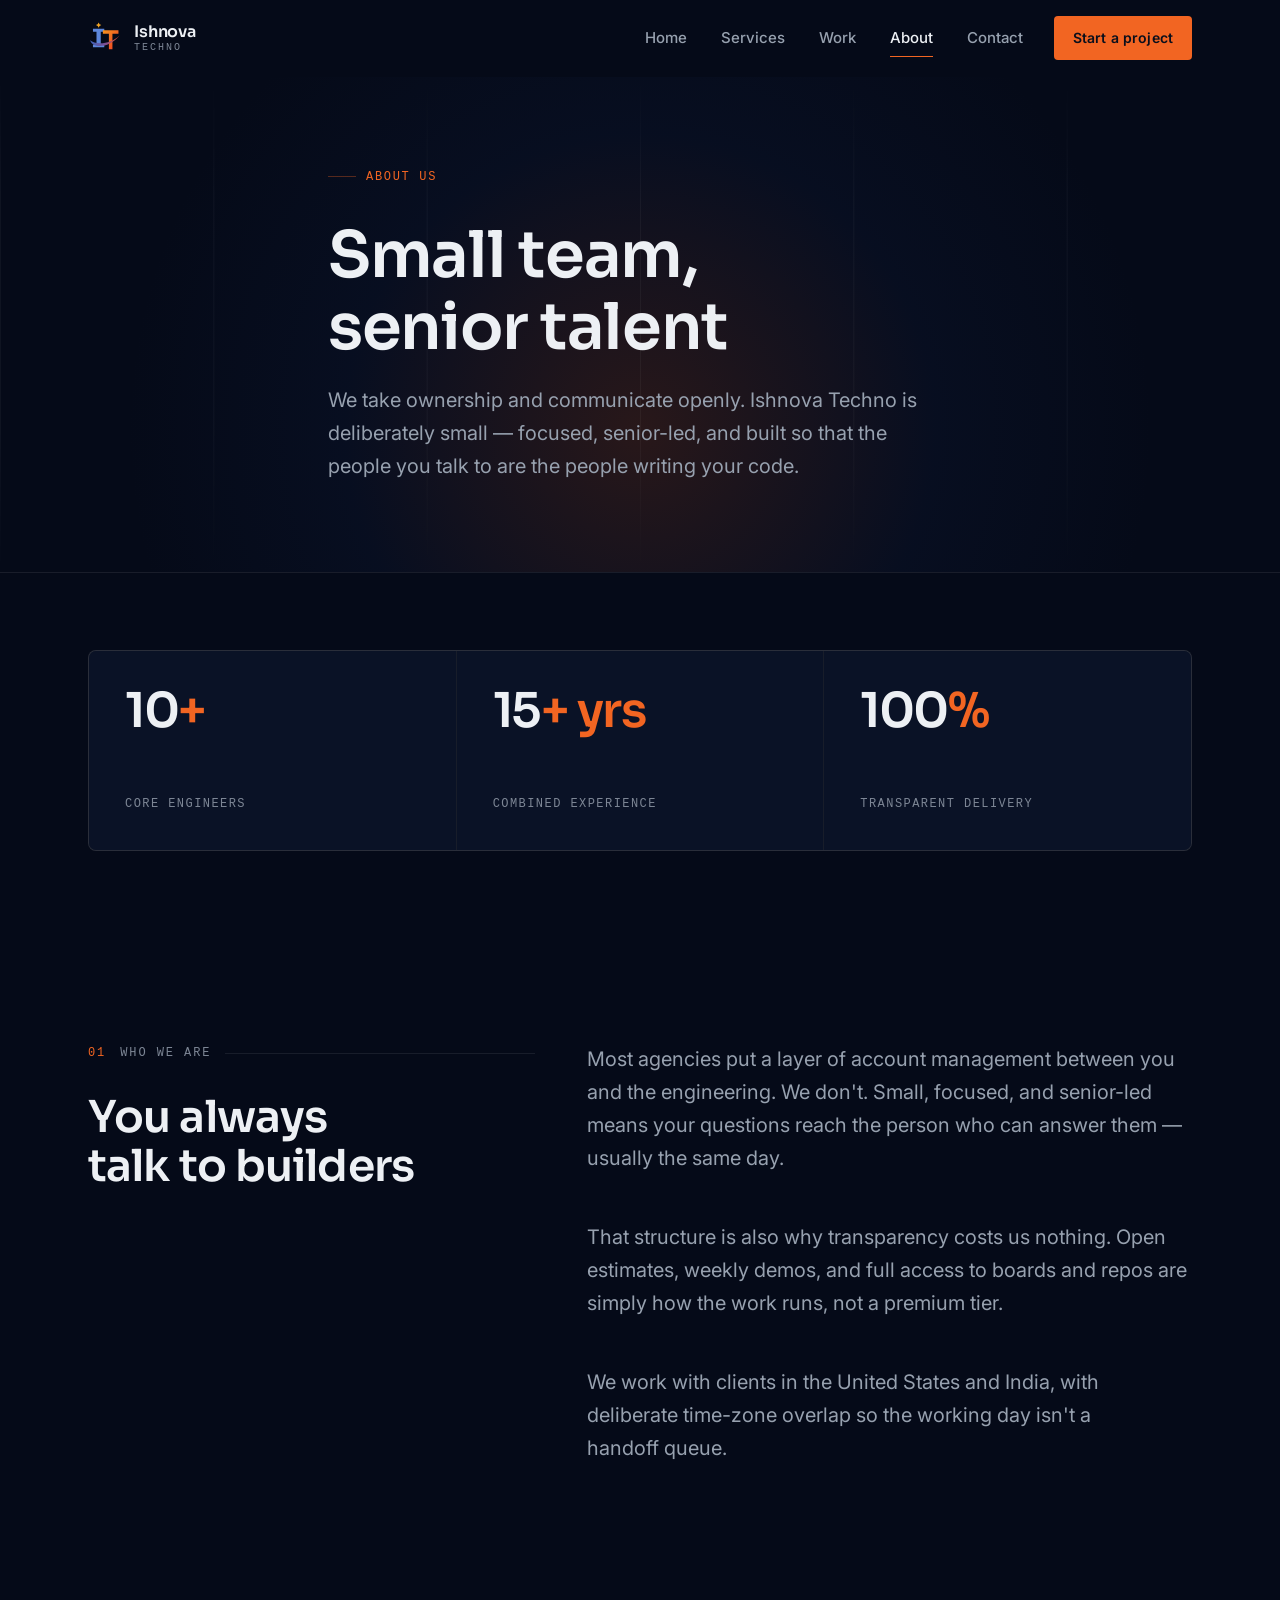
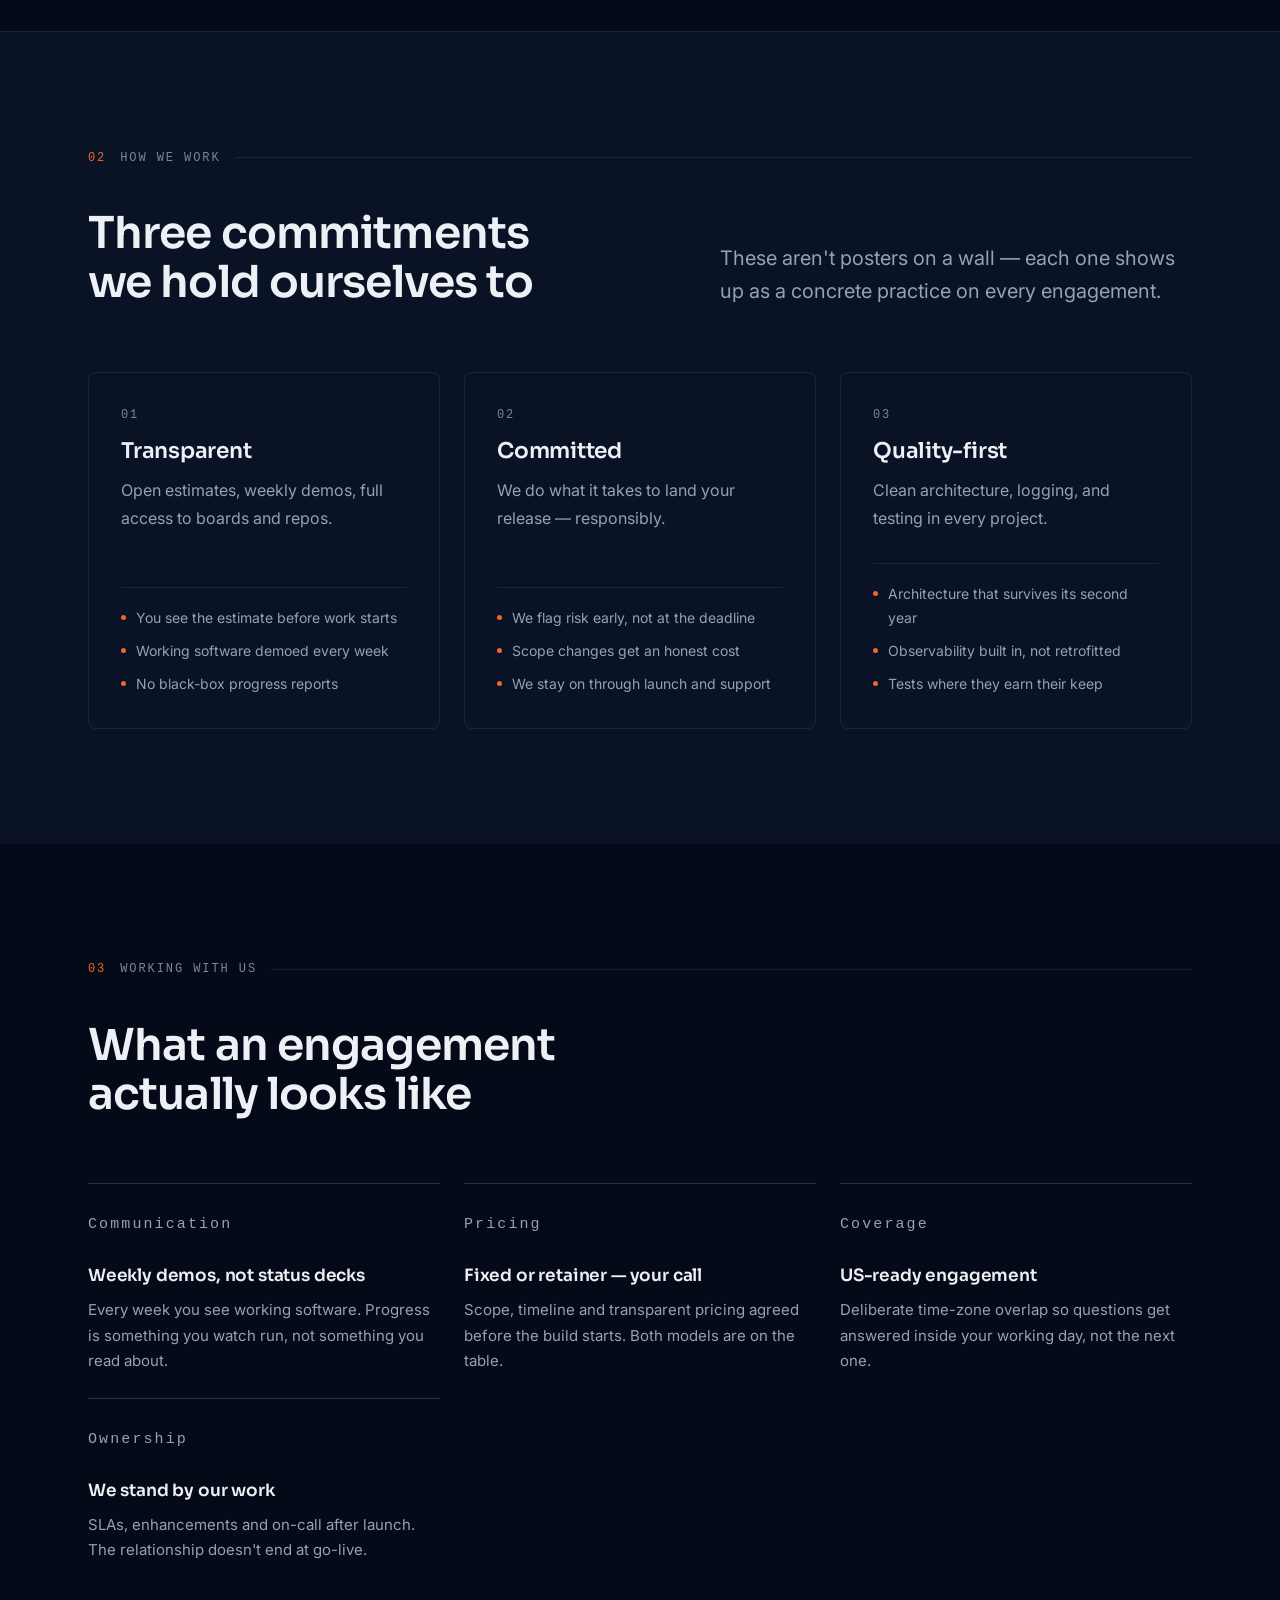
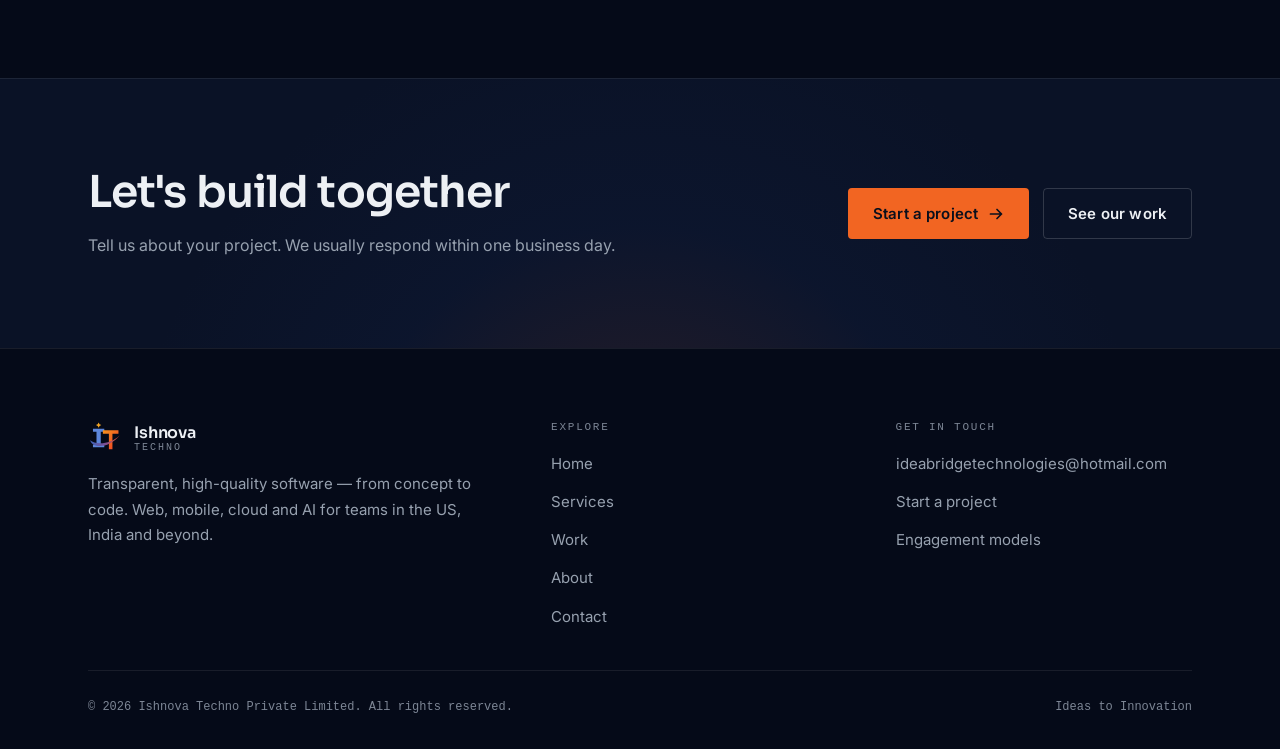
==== commit d74fcf7b: "Rebrand to Ishnova Techno Private Limited Company renamed from IdeaBridge Technologies; tagline is n" ====
--- a/about.html
+++ b/about.html
@@ -3,17 +3,17 @@
 <head>
 <meta charset="utf-8">
 <meta name="viewport" content="width=device-width, initial-scale=1">
-<title>About — A small, senior-led engineering team | IdeaBridge Technologies</title>
-<meta name="description" content="IdeaBridge Technologies is a small, senior-led software team: 10+ core engineers, 15+ years of combined experience, and transparent delivery on every project.">
+<title>About — A small, senior-led engineering team | Ishnova Techno Private Limited</title>
+<meta name="description" content="Ishnova Techno is a small, senior-led software team: 10+ core engineers, 15+ years of combined experience, and transparent delivery on every project.">
 <meta name="robots" content="index, follow">
 <link rel="canonical" href="https://www.ideabridgetechnologies.com/about.html">
 
 <meta property="og:type" content="website">
-<meta property="og:site_name" content="IdeaBridge Technologies">
-<meta property="og:title" content="About — A small, senior-led engineering team | IdeaBridge Technologies">
+<meta property="og:site_name" content="Ishnova Techno Private Limited">
+<meta property="og:title" content="About — A small, senior-led engineering team | Ishnova Techno Private Limited">
 <meta property="og:description" content="Small team, senior talent. We take ownership and communicate openly.">
 <meta property="og:url" content="https://www.ideabridgetechnologies.com/about.html">
-<meta name="theme-color" content="#06080B">
+<meta name="theme-color" content="#050A18">
 
 <script>document.documentElement.classList.add("js");</script>
 
@@ -29,16 +29,25 @@
 
 <header class="site-header" data-header>
   <div class="shell header-inner">
-    <a class="logo" href="index.html" aria-label="IdeaBridge Technologies — home">
-      <svg class="logo-mark" viewBox="0 0 32 32" aria-hidden="true" focusable="false">
-        <rect width="32" height="32" rx="7" fill="#0F131A"></rect>
-        <g fill="none" stroke="#FF7A2F" stroke-width="2" stroke-linecap="round">
-          <path d="M4 23C9 12 23 12 28 23"></path>
-          <path d="M4 23h24" stroke="#EDF0F4" stroke-width="1.6"></path>
-          <path d="M10 23v-6M16 23v-8M22 23v-6" stroke-width="1.4" opacity=".85"></path>
-        </g>
+    <a class="logo" href="index.html" aria-label="Ishnova Techno Private Limited — home">
+      <svg class="logo-mark" viewBox="0 0 48 48" aria-hidden="true" focusable="false">
+        <defs>
+          <linearGradient id="itT7" x1="0" y1="0" x2="1" y2="1">
+            <stop offset="0" stop-color="#F7941E"></stop>
+            <stop offset="1" stop-color="#EE3B24"></stop>
+          </linearGradient>
+          <linearGradient id="itS7" x1="0" y1="0" x2="1" y2="0">
+            <stop offset="0" stop-color="#3E63B8"></stop>
+            <stop offset=".5" stop-color="#7A4F94"></stop>
+            <stop offset="1" stop-color="#F0522A"></stop>
+          </linearGradient>
+        </defs>
+        <path d="M15 2 q.7 3.1 3.8 3.8 q-3.1 .7 -3.8 3.8 q-.7 -3.1 -3.8 -3.8 q3.1 -.7 3.8 -3.8 Z" fill="#F5A623"></path>
+        <path d="M7 11h16v4h-5v18h5v4H7v-4h5V15H7z" fill="#5C86DB"></path>
+        <path d="M21 13h22v5h-8.5v22h-5V18H21z" fill="url(#itT7)"></path>
+        <path d="M3 27c3 11 25 13 42-7-13 13-34 14-42 7Z" fill="url(#itS7)"></path>
       </svg>
-      <span class="logo-text">IdeaBridge <small>Technologies</small></span>
+      <span class="logo-text">Ishnova <small>Techno</small></span>
     </a>
 
     <nav class="primary-nav" id="primary-nav" data-nav aria-label="Primary">
@@ -70,14 +79,14 @@
     <div class="shell page-hero-inner">
       <p class="eyebrow">About us</p>
       <h1>Small team, senior talent</h1>
-      <p class="lead">We take ownership and communicate openly. IdeaBridge Technologies is deliberately small — focused, senior-led, and built so that the people you talk to are the people writing your code.</p>
+      <p class="lead">We take ownership and communicate openly. Ishnova Techno is deliberately small — focused, senior-led, and built so that the people you talk to are the people writing your code.</p>
     </div>
   </section>
 
   <!-- ===== Stats ======================================================= -->
   <section class="section section--tight" aria-labelledby="stats-heading">
     <div class="shell">
-      <h2 class="visually-hidden" id="stats-heading">IdeaBridge at a glance</h2>
+      <h2 class="visually-hidden" id="stats-heading">Ishnova Techno at a glance</h2>
 
       <div class="stat-strip" data-reveal>
         <div class="stat">
@@ -217,16 +226,25 @@
   <div class="shell">
     <div class="footer-grid">
       <div class="footer-brand">
-        <a class="logo" href="index.html" aria-label="IdeaBridge Technologies — home">
-          <svg class="logo-mark" viewBox="0 0 32 32" aria-hidden="true" focusable="false">
-            <rect width="32" height="32" rx="7" fill="#0F131A"></rect>
-            <g fill="none" stroke="#FF7A2F" stroke-width="2" stroke-linecap="round">
-              <path d="M4 23C9 12 23 12 28 23"></path>
-              <path d="M4 23h24" stroke="#EDF0F4" stroke-width="1.6"></path>
-              <path d="M10 23v-6M16 23v-8M22 23v-6" stroke-width="1.4" opacity=".85"></path>
-            </g>
+        <a class="logo" href="index.html" aria-label="Ishnova Techno Private Limited — home">
+          <svg class="logo-mark" viewBox="0 0 48 48" aria-hidden="true" focusable="false">
+            <defs>
+              <linearGradient id="itT8" x1="0" y1="0" x2="1" y2="1">
+                <stop offset="0" stop-color="#F7941E"></stop>
+                <stop offset="1" stop-color="#EE3B24"></stop>
+              </linearGradient>
+              <linearGradient id="itS8" x1="0" y1="0" x2="1" y2="0">
+                <stop offset="0" stop-color="#3E63B8"></stop>
+                <stop offset=".5" stop-color="#7A4F94"></stop>
+                <stop offset="1" stop-color="#F0522A"></stop>
+              </linearGradient>
+            </defs>
+            <path d="M15 2 q.7 3.1 3.8 3.8 q-3.1 .7 -3.8 3.8 q-.7 -3.1 -3.8 -3.8 q3.1 -.7 3.8 -3.8 Z" fill="#F5A623"></path>
+            <path d="M7 11h16v4h-5v18h5v4H7v-4h5V15H7z" fill="#5C86DB"></path>
+            <path d="M21 13h22v5h-8.5v22h-5V18H21z" fill="url(#itT8)"></path>
+            <path d="M3 27c3 11 25 13 42-7-13 13-34 14-42 7Z" fill="url(#itS8)"></path>
           </svg>
-          <span class="logo-text">IdeaBridge <small>Technologies</small></span>
+          <span class="logo-text">Ishnova <small>Techno</small></span>
         </a>
         <p>Transparent, high-quality software — from concept to code. Web, mobile, cloud and AI for teams in the US, India and beyond.</p>
       </div>
@@ -253,8 +271,8 @@
     </div>
 
     <div class="footer-base">
-      <p>&copy; <span data-year>2026</span> IdeaBridge Technologies. All rights reserved.</p>
-      <p>Bridging ideas to innovation</p>
+      <p>&copy; <span data-year>2026</span> Ishnova Techno Private Limited. All rights reserved.</p>
+      <p>Ideas to Innovation</p>
     </div>
   </div>
 </footer>
--- a/css/styles.css
+++ b/css/styles.css
@@ -1,5 +1,5 @@
 /* ==========================================================================
-   IdeaBridge Technologies — Design System
+   Ishnova Techno Private Limited — Design System
    --------------------------------------------------------------------------
    00  Tokens
    01  Reset & base
@@ -25,11 +25,20 @@
 /* 00 — Tokens ============================================================= */
 
 :root {
-  /* Surface ramp — deep ink canvas */
-  --ink-900: #06080B;
-  --ink-800: #0A0D12;
-  --ink-700: #0F131A;
-  --ink-600: #141922;
+  /* Brand — Ishnova Techno Private Limited.
+     Navy and orange are taken from the logo; navy tints the whole surface
+     ramp rather than sitting on it, so the canvas reads as brand, not neutral. */
+  --brand-navy:   #1B3168;
+  --brand-navy-2: #2D4A8A;
+  --brand-orange: #F26522;
+  --brand-red:    #EE3B24;
+  --brand-amber:  #F5A623;
+
+  /* Surface ramp — navy-tinted ink */
+  --ink-900: #050A18;
+  --ink-800: #0A1226;
+  --ink-700: #101B35;
+  --ink-600: #16233F;
 
   /* Hairlines */
   --line:        rgba(255, 255, 255, 0.08);
@@ -42,12 +51,15 @@
   --fg-muted: #97A1AF;
   --fg-dim:   #7D8695;
 
-  /* Accent — ember (carried forward from the brand, used sparingly) */
-  --ember:      #FF7A2F;
-  --ember-lift: #FF9A5E;
-  --ember-deep: #E2551A;
-  --ember-wash: rgba(255, 122, 47, 0.12);
-  --ember-edge: rgba(255, 122, 47, 0.32);
+  /* Accent — the logo orange, used sparingly. 5.9:1 on --ink-800. */
+  --accent:      #F26522;
+  --accent-lift: #FF8A4C;
+  --accent-deep: #EE3B24;
+  --accent-wash: rgba(242, 101, 34, 0.12);
+  --accent-edge: rgba(242, 101, 34, 0.34);
+
+  /* Ink used for text sitting ON the accent (6.1:1) */
+  --on-accent: #0A0F1C;
 
   /* Support accent — reserved for confirmations and status marks only */
   --mint: #6FE3C4;
@@ -116,14 +128,14 @@
 textarea { font: inherit; color: inherit; }
 
 :focus-visible {
-  outline: 2px solid var(--ember);
+  outline: 2px solid var(--accent);
   outline-offset: 3px;
   border-radius: 2px;
 }
 
 ::selection {
-  background: var(--ember);
-  color: #0B0B0B;
+  background: var(--accent);
+  color: var(--on-accent);
 }
 
 .skip-link {
@@ -132,8 +144,8 @@
   top: -80px;
   z-index: 200;
   padding: 12px 20px;
-  background: var(--ember);
-  color: #100A05;
+  background: var(--accent);
+  color: var(--on-accent);
   font-weight: 600;
   border-radius: var(--radius);
   transition: top var(--fast);
@@ -189,26 +201,26 @@
   font-size: 0.75rem;
   letter-spacing: 0.14em;
   text-transform: uppercase;
-  color: var(--ember);
+  color: var(--accent);
 }
 
 .eyebrow::before {
   content: "";
   width: 28px;
   height: 1px;
-  background: var(--ember-edge);
-}
-
-.text-accent { color: var(--ember); }
+  background: var(--accent-edge);
+}
+
+.text-accent { color: var(--accent); }
 
 .text-strong { color: var(--fg); font-weight: 600; }
 
 .inline-link {
   color: var(--fg);
-  border-bottom: 1px solid var(--ember-edge);
-}
-
-.inline-link:hover { color: var(--ember); }
+  border-bottom: 1px solid var(--accent-edge);
+}
+
+.inline-link:hover { color: var(--accent); }
 
 /* Spacing utilities — the only ones; anything more belongs in a component */
 .u-mt-1 { margin-top: 8px; }
@@ -253,7 +265,7 @@
   color: var(--fg-dim);
 }
 
-.section-index span { color: var(--ember); }
+.section-index span { color: var(--accent); }
 
 .section-index::after {
   content: "";
@@ -297,7 +309,7 @@
   width: min(1100px, 130vw);
   aspect-ratio: 1;
   transform: translateX(-50%);
-  background: radial-gradient(circle, rgba(255, 122, 47, 0.14) 0%, rgba(255, 122, 47, 0.04) 38%, transparent 66%);
+  background: radial-gradient(circle, rgba(242, 101, 34, 0.15) 0%, rgba(27, 49, 104, 0.10) 38%, transparent 66%);
 }
 
 /* Hairline grid texture */
@@ -337,12 +349,12 @@
 .btn svg { width: 16px; height: 16px; flex: none; }
 
 .btn-primary {
-  background: var(--ember);
-  color: #100A05;
+  background: var(--accent);
+  color: var(--on-accent);
 }
 
 .btn-primary:hover {
-  background: var(--ember-lift);
+  background: var(--accent-lift);
   transform: translateY(-1px);
 }
 
@@ -353,8 +365,8 @@
 }
 
 .btn-ghost:hover {
-  border-color: var(--ember-edge);
-  background: var(--ember-wash);
+  border-color: var(--accent-edge);
+  background: var(--accent-wash);
 }
 
 .btn-sm { min-height: 42px; padding: 9px 18px; font-size: 0.875rem; }
@@ -372,7 +384,7 @@
   gap: 10px;
   font-size: 0.9375rem;
   font-weight: 600;
-  color: var(--ember);
+  color: var(--accent);
   transition: gap var(--fast);
 }
 
@@ -392,7 +404,7 @@
 }
 
 .site-header.is-stuck {
-  background: rgba(6, 8, 11, 0.82);
+  background: rgba(5, 10, 24, 0.84);
   -webkit-backdrop-filter: blur(14px) saturate(150%);
   backdrop-filter: blur(14px) saturate(150%);
   border-bottom-color: var(--line);
@@ -493,7 +505,7 @@
   right: 12px;
   bottom: 4px;
   height: 1px;
-  background: var(--ember);
+  background: var(--accent);
   transform: scaleX(0);
   transform-origin: left;
   transition: transform var(--fast);
@@ -604,7 +616,7 @@
   inset-inline: 22px;
   top: -1px;
   height: 1px;
-  background: linear-gradient(90deg, transparent, var(--ember-edge), transparent);
+  background: linear-gradient(90deg, transparent, var(--accent-edge), transparent);
 }
 
 .panel-head {
@@ -688,9 +700,9 @@
 }
 
 .timeline-item.is-live .timeline-dot {
-  border-color: var(--ember);
-  color: var(--ember);
-  background: var(--ember-wash);
+  border-color: var(--accent);
+  color: var(--accent);
+  background: var(--accent-wash);
 }
 
 .timeline-name {
@@ -727,7 +739,7 @@
   inset-inline: -1px;
   top: -1px;
   height: 2px;
-  background: linear-gradient(90deg, var(--ember), transparent);
+  background: linear-gradient(90deg, var(--accent), transparent);
   border-radius: var(--radius-lg) var(--radius-lg) 0 0;
   opacity: 0;
   transition: opacity var(--slow);
@@ -762,10 +774,10 @@
   place-items: center;
   width: 44px;
   height: 44px;
-  border: 1px solid var(--ember-edge);
+  border: 1px solid var(--accent-edge);
   border-radius: var(--radius);
-  background: var(--ember-wash);
-  color: var(--ember);
+  background: var(--accent-wash);
+  color: var(--accent);
 }
 
 .card-icon svg { width: 20px; height: 20px; }
@@ -793,7 +805,7 @@
   height: 5px;
   margin-top: 9px;
   border-radius: 50%;
-  background: var(--ember);
+  background: var(--accent);
 }
 
 /* Value cards — flatter, rule-led variant */
@@ -816,7 +828,7 @@
   font-family: var(--font-mono);
   font-size: 0.75rem;
   letter-spacing: 0.14em;
-  color: var(--ember);
+  color: var(--accent);
 }
 
 /* Split feature row (services page) */
@@ -877,7 +889,7 @@
   letter-spacing: -0.03em;
 }
 
-.stat-value .unit { color: var(--ember); }
+.stat-value .unit { color: var(--accent); }
 
 .stat-label {
   font-family: var(--font-mono);
@@ -913,7 +925,7 @@
   width: 7px;
   height: 7px;
   border-radius: 50%;
-  background: var(--ember);
+  background: var(--accent);
 }
 
 .phase-step {
@@ -933,7 +945,7 @@
 .phase-flow {
   font-family: var(--font-mono);
   font-size: 0.75rem;
-  color: var(--ember);
+  color: var(--accent);
   opacity: 0.85;
 }
 
@@ -974,7 +986,7 @@
   width: 5px;
   height: 5px;
   border-radius: 50%;
-  background: var(--ember);
+  background: var(--accent);
   opacity: 0.6;
 }
 
@@ -1003,7 +1015,7 @@
 }
 
 .chip:hover {
-  border-color: var(--ember-edge);
+  border-color: var(--accent-edge);
   color: var(--fg);
 }
 
@@ -1089,7 +1101,7 @@
   font-family: var(--font-display);
   font-size: 2.5rem;
   line-height: 0.6;
-  color: var(--ember);
+  color: var(--accent);
   opacity: 0.5;
 }
 
@@ -1155,7 +1167,7 @@
   font-weight: 500;
 }
 
-.field label .req { color: var(--ember); }
+.field label .req { color: var(--accent); }
 
 .field input,
 .field select,
@@ -1195,19 +1207,19 @@
 .field input:focus,
 .field select:focus,
 .field textarea:focus {
-  border-color: var(--ember);
+  border-color: var(--accent);
   outline: none;
   background: var(--ink-800);
 }
 
 .field-error {
   font-size: 0.8125rem;
-  color: var(--ember-lift);
+  color: var(--accent-lift);
 }
 
 .field[data-invalid="true"] input,
 .field[data-invalid="true"] select,
-.field[data-invalid="true"] textarea { border-color: var(--ember-deep); }
+.field[data-invalid="true"] textarea { border-color: var(--accent-deep); }
 
 .form-note {
   font-size: 0.8125rem;
@@ -1248,12 +1260,12 @@
 .contact-block a {
   justify-self: start;
   color: var(--fg);
-  border-bottom: 1px solid var(--ember-edge);
+  border-bottom: 1px solid var(--accent-edge);
   padding-bottom: 1px;
   word-break: break-word;
 }
 
-.contact-block a:hover { color: var(--ember); }
+.contact-block a:hover { color: var(--accent); }
 
 /* FAQ */
 .faq { display: grid; }
@@ -1282,7 +1294,7 @@
   font-family: var(--font-mono);
   font-size: 1.25rem;
   font-weight: 400;
-  color: var(--ember);
+  color: var(--accent);
   transition: transform var(--fast);
 }
 
@@ -1378,7 +1390,7 @@
   transition: color var(--fast);
 }
 
-.footer-col a:hover { color: var(--ember); }
+.footer-col a:hover { color: var(--accent); }
 
 .footer-base {
   display: flex;
@@ -1476,7 +1488,7 @@
   }
 
   .nav-list a::after { display: none; }
-  .nav-list a[aria-current="page"] { color: var(--ember); }
+  .nav-list a[aria-current="page"] { color: var(--accent); }
 
   .nav-actions { margin-top: 28px; }
   .nav-actions .btn { width: 100%; min-height: 52px; }
@@ -1484,7 +1496,7 @@
   .nav-scrim {
     position: fixed;
     inset: 0;
-    background: rgba(4, 6, 9, 0.66);
+    background: rgba(4, 7, 18, 0.68);
     -webkit-backdrop-filter: blur(2px);
     backdrop-filter: blur(2px);
     border: 0;
